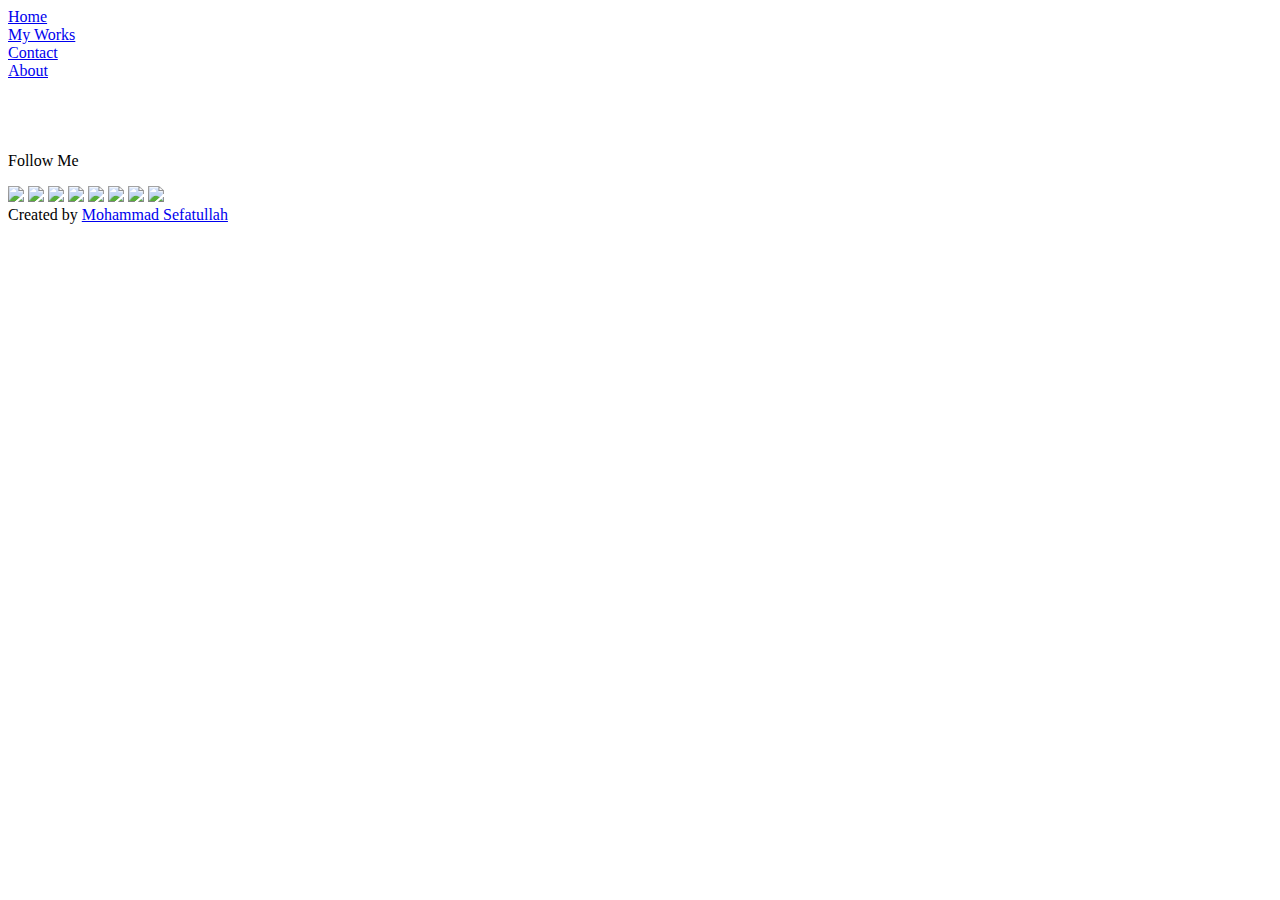
==== index.html @ 03c58dbc "Add files via upload" ====
<!DOCTYPE html>
<html lang="en">

<head>
    <meta charset="UTF-8">
    <meta http-equiv="X-UA-Compatible" content="IE=edge">
    <meta name="viewport" content="width=device-width, initial-scale=1.0">
    <title>Saad Al Amin</title>
    <!-- Stylesheet -->
    <link rel="stylesheet" href="css/style.css">
    <link rel="stylesheet" href="https://fonts.googleapis.com/css?family=Poppins">
    <link rel="stylesheet" href="style.css">
</head>

<body>
    <!-- Home page -->
    <nav id="navbar">
        <main class="image"></main>
        <div class="item">
            <div class="active"><a href="index.html">Home</a></div>
            <div><a href="work.html">My Works</a></div>
            <div><a href="contact.html">Contact</a></div>
            <div><a href="about.html">About</a></div>
        </div>
    </nav>

    <div id="home">
        <div id="banner">

        </div>
        <div id="footer">
            <div id="main">
                <p>
                    Follow Me
                </p>
                <div class="follow">

                    <a href="https://www.facebook.com/saadalamin0"><img src="image/social/facebook.png"></a>

                    <a href="https://www.youtube.com/channel/UCJDZXsZRAhhdENfKXQQNI_w"><img
                            src="image/social/youtube.png"></a>

                    <a href="https://www.linkedin.com/in/saadalamin"><img src="image/social/linkedin.png"></a>

                    <a href="https://filmfreeway.com/saadalamin"><img src="image/social/film.png"></a>

                    <a href="https://vimeo.com/saadalamin"><img src="image/social/vimo.png"></a>

                    <a href="https://www.behance.net/saadalamin"><img src="image/social/behance.png"></a>

                    <a href="https://www.instagram.com/saadalamin2004/"><img src="image/social/instagram.png"></a>

                    <a href="https://soundcloud.com/saadalamin04"><img src="image/social/soundcloud.png"></a>
                </div>
                <div class="copyright">
                    Created by <a href="https://www.facebook.com/mohammadsefatullah0">Mohammad Sefatullah</a>
                </div>
            </div>
        </div>
    </div>

    <script>
        setInterval(() => {
            document.getElementById("home").style.marginTop = document.getElementById("navbar").clientHeight +
                "px";
        }, 1);
    </script>
</body>

</html>
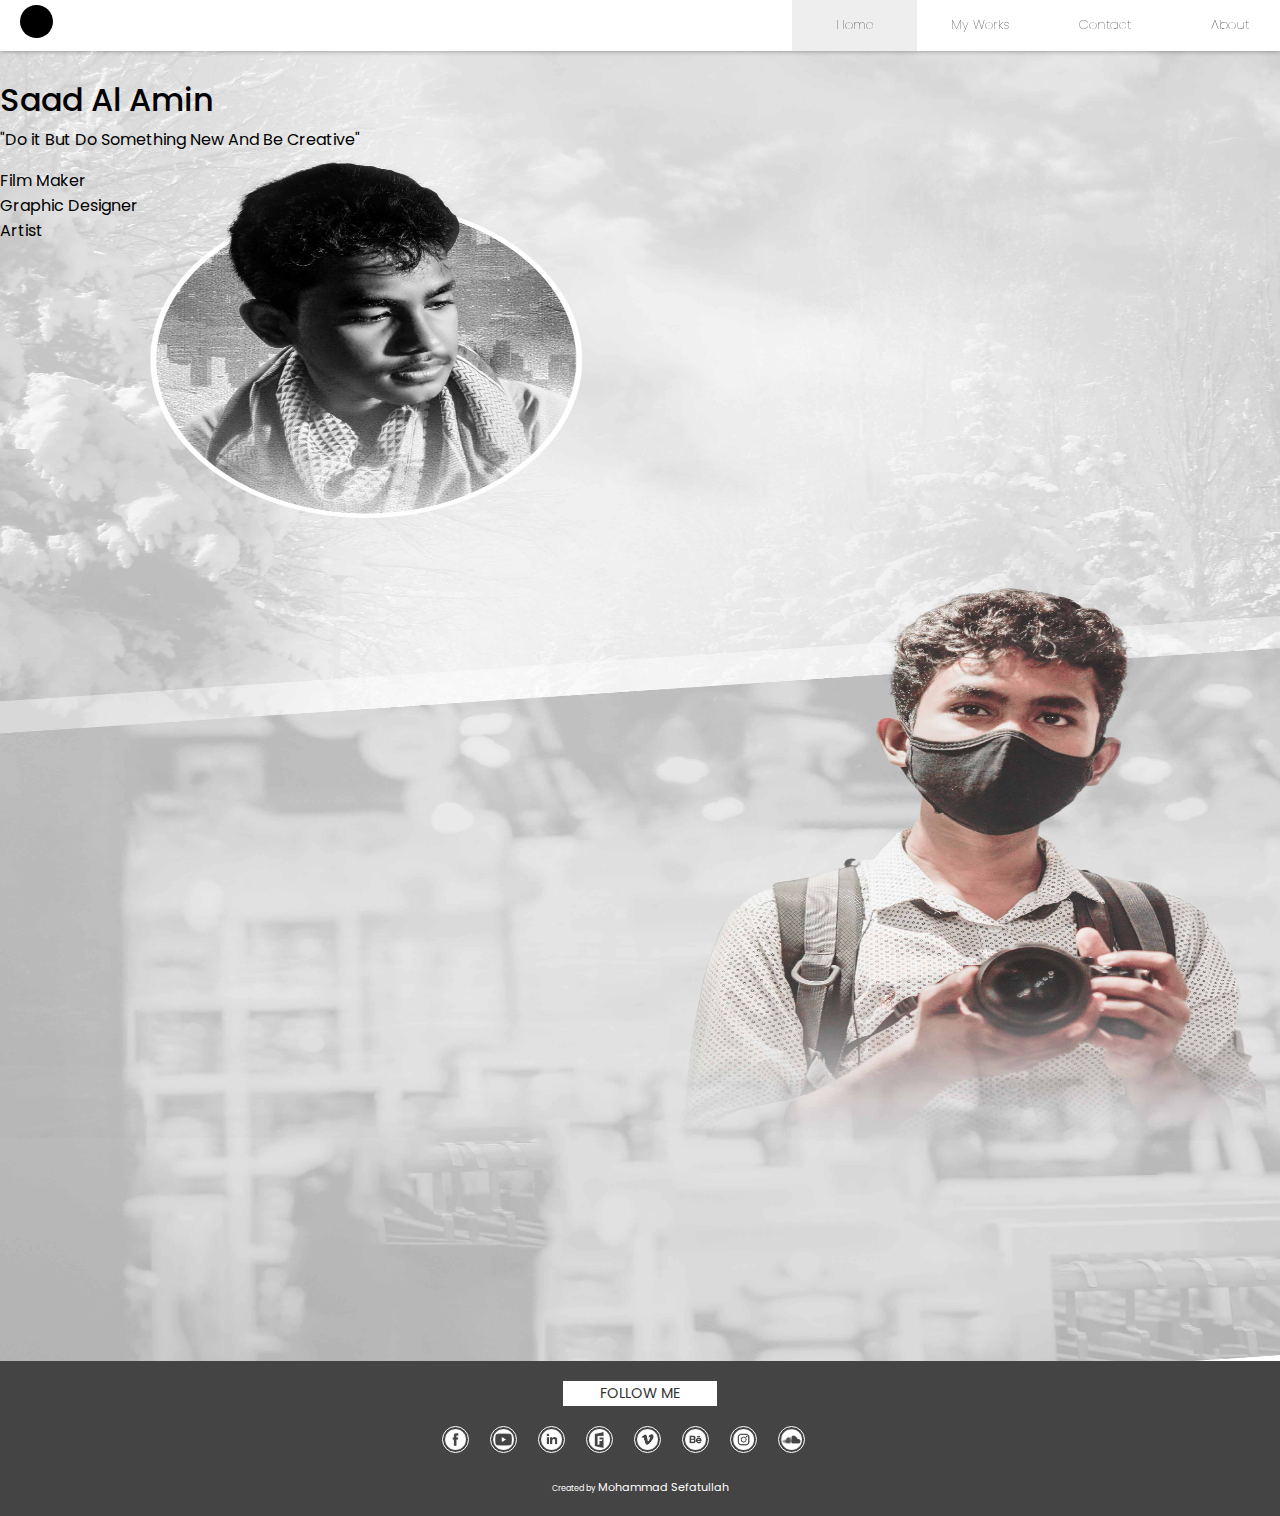
==== commit 8381582c: "Add files via upload" ====
--- a/index.html
+++ b/index.html
@@ -5,7 +5,25 @@
     <meta charset="UTF-8">
     <meta http-equiv="X-UA-Compatible" content="IE=edge">
     <meta name="viewport" content="width=device-width, initial-scale=1.0">
+
+
     <title>Saad Al Amin</title>
+    <!-- App Meta Information -->
+    <meta http-equiv="content-type" content="text/html; charset=utf-8" />
+    <meta name="viewport" content="width=device-width">
+    <!-- App Information -->
+    <meta name="title" content="Saad Al Amin" />
+    <link rel="shortcut icon" href="image/saad.jpg" type="image/png" />
+    <link rel="icon" href="image/saad.jpg" type="image/png" />
+    <meta name="description" content="I am Saad Al Amin. A simple human being on this earth. I have so many dream's.  I want to be a Proper Human being. Also I will try to help all those people who needs help for making their CREATIVE dream's come truth.
+    Do it But Do Something New And Be Creative - Saad Al Amin" />
+    <meta name="keywords"
+        content="Saad Al Amin, About, Graphic Designer, Film Maker, Artist, Official, Website, Saad, Muktir Ghonta, Videophics" />
+    <meta name="author" content="Saad Al Amin" />
+    <meta name="creator" content="Mohammad Sefatullah" />
+    <meta name="robots" content="index, work, contact, about" />
+
+
     <!-- Stylesheet -->
     <link rel="stylesheet" href="css/style.css">
     <link rel="stylesheet" href="https://fonts.googleapis.com/css?family=Poppins">
@@ -26,7 +44,17 @@
 
     <div id="home">
         <div id="banner">
-
+            <div id="right-ctx">
+                <h2>Saad Al Amin</h2>
+                <p>
+                    "Do it But Do Something New And Be Creative"
+                </p>
+            </div>
+            <div id="left-ctx">
+                <li>Film Maker</li>
+                <li>Graphic Designer</li>
+                <li>Artist</li>
+            </div>
         </div>
         <div id="footer">
             <div id="main">
--- a/css/style.css
+++ b/css/style.css
@@ -0,0 +1,565 @@
+@charset"UTF-8";
+@import url(https://fonts.googleapis.com/css?family=Poppins);
+
+:root {
+    --blue: #0d6efd;
+    --indigo: #6610f2;
+    --purple: #6f42c1;
+    --pink: #d63384;
+    --red: #dc3545;
+    --orange: #fd7e14;
+    --yellow: #ffc107;
+    --green: #198754;
+    --teal: #20c997;
+    --cyan: #0dcaf0;
+    --white: #fff;
+    --grey: #6c757d;
+    --dark-grey: #343a40;
+    --primary: #0d6efd;
+    --secondary: #6c757d;
+    --success: #198754;
+    --info: #0dcaf0;
+    --warning: #ffc107;
+    --danger: #dc3545;
+    --light: #f8f9fa;
+    --dark: #212529;
+    --gradient: linear-gradient(180deg, rgba(255, 255, 255, 0.15), rgba(255, 255, 255, 0));
+}
+
+body {
+    margin: 0;
+    font-family: -apple-system, BlinkMacSystemFont, 'Segoe UI', Poppins, Oxygen, Ubuntu, Cantarell, 'Open Sans', 'Helvetica Neue', sans-serif;
+    font-family: "Poppins", sans-serif;
+    background-color: var(--light);
+    color: #000;
+}
+
+
+*,
+:after,
+:before {
+    box-sizing: inherit;
+    font-family: "Poppins", sans-serif;
+}
+
+*,
+:after,
+:before {
+    box-sizing: inherit;
+    font-family: "Poppins", sans-serif;
+}
+
+@media (prefers-reduced-motion:no-preference) {
+    :root {
+        scroll-behavior: smooth;
+    }
+}
+
+* {
+    font-family: var(--font);
+}
+
+h1,
+h2,
+h3,
+h4,
+h5,
+h6 {
+    margin-top: 0;
+    margin-bottom: .5rem;
+    font-weight: 500;
+    line-height: 1.2;
+}
+
+h1 {
+    font-size: calc(1.375rem + 1.5vw)
+}
+
+@media (min-width:1200px) {
+    h1 {
+        font-size: 2.5rem
+    }
+}
+
+h2 {
+    font-size: calc(1.325rem + .9vw)
+}
+
+@media (min-width:1200px) {
+    h2 {
+        font-size: 2rem
+    }
+}
+
+h3 {
+    font-size: calc(1.3rem + .6vw)
+}
+
+@media (min-width:1200px) {
+    h3 {
+        font-size: 1.75rem
+    }
+}
+
+h4 {
+    font-size: calc(1.275rem + .3vw)
+}
+
+@media (min-width:1200px) {
+    h4 {
+        font-size: 1.5rem
+    }
+}
+
+h5 {
+    font-size: 1.25rem
+}
+
+h6 {
+    font-size: 1rem
+}
+
+p {
+    margin-top: 0;
+    margin-bottom: 1rem
+}
+
+a {
+    color: #0d6efd;
+    text-decoration: underline;
+}
+
+a:hover {
+    color: #0a58ca;
+}
+
+a:not([href]):not([class]),
+a:not([href]):not([class]):hover {
+    color: inherit;
+    text-decoration: none;
+}
+
+button {
+    margin-top: 8px;
+    max-width: 70%;
+    min-width: 50px;
+    height: auto;
+    padding: 6px 10px;
+    background: var(--primary);
+    color: #fff;
+    outline: none;
+    font-size: 0.95rem;
+    text-align: center;
+    text-decoration: none;
+    vertical-align: middle;
+    user-select: none !important;
+    border: 0;
+    border-radius: .25rem;
+    transition: .15s ease;
+}
+
+button:hover {
+    opacity: 0.7;
+}
+
+input,textarea {
+    display: block;
+    width: 100%;
+    height: calc(1.5em + 0.75rem + 2px);
+    padding: 0.475rem 0.85rem;
+    font-size: 1rem;
+    font-weight: 400;
+    line-height: 1.5;
+    color: #495057;
+    background-color: #fff;
+    background-clip: padding-box;
+    border: 1px solid #ced4da;
+    border-radius: 0.25rem;
+    transition: border-color 0.15s ease-in-out, box-shadow 0.15s ease-in-out;
+}
+
+input::-ms-expand,textarea::-ms-expand {
+    background-color: transparent;
+    border: 0;
+}
+
+input:-moz-focusring,textarea:-moz-focusring {
+    color: transparent;
+    text-shadow: 0 0 0 #495057;
+}
+
+input:focus,textarea:focus {
+    color: #495057;
+    background-color: #fff;
+    border-color: #ced4da;
+    outline: 0;
+    box-shadow: 0 0 4px #ced4da;
+}
+
+input::-webkit-input-placeholder,textarea::-webkit-input-placeholder {
+    color: #6c757d;
+    opacity: 1;
+}
+
+input::-moz-placeholder,textarea::-moz-placeholder {
+    color: #6c757d;
+    opacity: 1;
+}
+
+input:-ms-input-placeholder,textarea:-ms-input-placeholder {
+    color: #6c757d;
+    opacity: 1;
+}
+
+input::-ms-input-placeholder,textarea::-ms-input-placeholder {
+    color: #6c757d;
+    opacity: 1;
+}
+
+input::placeholder,textarea::placeholder {
+    color: #6c757d;
+    opacity: 1;
+}
+
+input:disabled,
+input[readonly] {
+    background-color: #e9ecef;
+    opacity: 1;
+}
+
+input[type="date"],
+input[type="datetime-local"],
+input[type="month"],
+input[type="time"] {
+    -webkit-appearance: none;
+    -moz-appearance: none;
+    appearance: none;
+}
+
+select:focus::-ms-value {
+    color: #495057;
+    background-color: #fff;
+}
+
+/* Nav bar  */
+#navbar {
+    position: fixed;
+    top: 0;
+    left: 0;
+    width: 100%;
+    min-height: 40px;
+    background: white;
+    font-size: 0.8rem;
+    box-shadow: 0 0 5px rgba(0, 0, 0, 0.4);
+    user-select: none;
+    z-index: 1000;
+}
+
+#navbar>.item {
+    --gutter-x: 1.5rem;
+    --gutter-y: 0;
+    display: flex;
+    flex-wrap: wrap;
+    width: 100%;
+    max-width: 500px;
+    float: left;
+    margin-top: calc(var(--gutter-y) *-1);
+    margin-right: calc(var(--gutter-x)/-2);
+    margin-left: calc(var(--gutter-x)/-2)
+}
+
+#navbar .item>* {
+    flex-shrink: 0;
+    width: 100%;
+    max-width: 100%;
+    padding-right: calc(var(--gutter-x)/2);
+    padding-left: calc(var(--gutter-x)/2);
+    margin-top: var(--gutter-y);
+    flex: 1 0 0%;
+    text-align: center;
+}
+
+#navbar .item>div {
+    height: 36px;
+    font-size: calc(0.8rem + .02vw);
+    font-family: "Poppins", sans-serif;
+    font-weight: 100;
+    padding-top: 15px;
+}
+
+#navbar>.image {
+    width: 33px !important;
+    height: 33px !important;
+    background: black;
+    border-radius: 100rem;
+    padding: 0 !important;
+    flex: none;
+    margin: 5px;
+    margin-left: 20px;
+    display: inline-block;
+    background-image: url("https://yt3.ggpht.com/WZgN7Pgc22KLA-dr-Iv7b1PnkyP6Q0wCjlXC0YnNSShMIkSOweV--vZe0usne2DRTbNaijL-RA=s88-c-k-c0x00ffffff-no-rj");
+    background-size: cover;
+}
+
+@media (min-width:576.0px) {
+    #navbar>.item {
+        margin-left: 50px;
+        float: right;
+    }
+}
+
+#navbar .item>*.active {
+    background-color: #eee;
+}
+
+#navbar .item>*:hover {
+    background: rgba(0, 0, 0, 0.021);
+}
+
+#navbar .item>*.active:hover {
+    background: rgba(0, 0, 0, 0.1);
+}
+
+/* Container */
+#home,
+#work,
+#contact,
+#about {
+    margin-top: 40px;
+    width: 100%;
+    height: 100%;
+}
+
+
+/* Home Container */
+#home>#banner {
+    width: 100%;
+    height: 80vh;
+    padding-top: 30px;
+    margin-top: 30px;
+    background-image: url(../image/saad_al_amin.jpeg);
+    background-size: 100% 100%;
+    background-attachment: scroll;
+}
+
+@media screen and (min-width: 600px) {
+    #home>#banner {
+        height: 100vw;
+        background-size: 100% 100%;
+    }
+}
+
+/* Work Container */
+#work>#gallery {
+    width: 100%;
+    height: auto;
+    padding-top: 30px;
+    margin-top: 30px;
+    background: var(--light);
+}
+
+#work>#gallery .head {
+    padding: 4px;
+    text-transform: uppercase;
+    background: #555;
+    color: #fff;
+    margin: 0 auto;
+    max-width: 200px;
+    font-size: 0.76rem;
+    text-align: center;
+    margin-left: auto;
+}
+
+@media screen and (min-width: 500px) {
+    #work>#gallery .head {
+        margin-left: 180px;
+        font-size: 0.80rem;
+        font-weight: bolder;
+    }
+}
+
+#work>#gallery .title {
+    background: rgb(0, 0, 0);
+    color: #fff;
+    width: 100%;
+    font-size: 0.65rem;
+}
+
+#work>#gallery .title>p {
+    padding: 10px;
+    margin: 0;
+}
+
+#work>#gallery .title>p:before {
+    content: "New ";
+    color: red;
+}
+
+a,
+a:hover,
+a:focus {
+    text-decoration: none;
+    color: inherit;
+}
+
+img {
+    width: 100%;
+    height: auto;
+    user-select: none;
+}
+
+img:hover {
+    filter: grayscale(100%) brightness(30%);
+}
+
+#work>#gallery>div {
+    padding: 15px;
+    display: flex;
+    flex-wrap: wrap;
+    max-width: 90%;
+}
+
+#work>#gallery>div section {
+    flex: 0 0 auto;
+    width: 45%;
+    max-width: 200px;
+    height: fit-content;
+    margin: 6px;
+    background: var(--light);
+}
+
+/* Contact Container & About Container */
+#contact,#about {
+    padding-top: 10px;
+}
+
+#contact #form,#about #quote {
+    width: 80%;
+    max-width: 450px;
+    background: #fff;
+    margin: 40px;
+    box-shadow: 1px 2px 4px rgba(0, 0, 0, .4);
+    margin-left: 50%;
+    transform: translate(-50%, 0%);
+}
+
+#about .q {
+    padding-top: 100px;
+}
+
+#contact .q {
+    padding-top: 20px;
+}
+
+#form .main, #about .main {
+    padding: 15px;
+}
+
+#form input,#form textarea {
+    padding: 2px;
+    padding-left: 10px;
+    width: 90%;
+}
+
+#form p , #form h2, #quote h2 {
+    margin: 5px;
+    margin-top: 10px;
+}
+
+#about #quote p {
+    padding: 10px;
+    line-height: 1.69rem;
+}
+
+#about #quote p:before, #about #quote p:after {
+    content: ' ,, ';
+    font-size: 2.5rem;
+    font-weight: bolder;
+    color: #dc3545;
+    font-family: serif;
+    margin-right: 15px;
+    margin-left: 15px;
+}
+
+#form button {
+    margin: 5px;
+    margin-top: 10px;
+}
+
+#about,#contact {
+    height: auto;
+    background-image: url(../image/saad_al_amin.jpeg);
+    background-size: contain;
+    padding-top: 0 !important;
+}
+
+#about > #main, #contact > #main {
+    width: 100%;
+    height: 100%;
+    background: rgba(0, 0, 0, .2);
+    backdrop-filter: blur(15px);
+    -moz-backdrop-filter: blur(15px);
+}
+
+/* Footer */
+#footer {
+    width: 100%;
+    height: auto;
+    background: #444444;
+    color: #fff;
+    padding-top: 20px;
+}
+
+#footer #main {
+    width: 100%;
+    max-width: 470px;
+    margin: auto;
+}
+
+#footer p {
+    padding: 2px;
+    text-transform: uppercase;
+    background: #fff;
+    color: #333;
+    margin: 0 auto;
+    width: 150px;
+    font-size: 0.9rem;
+    text-align: center;
+    margin-left: auto;
+}
+
+#footer .follow {
+    padding: 20px;
+}
+
+#footer .follow a {
+    display: inline-block;
+    text-decoration: none;
+    width: 25px;
+    height: 25px;
+    text-align: center;
+    border: 1.3px solid #fff;
+    border-radius: 100rem;
+    margin-left: 17px;
+    background: transparent;
+}
+
+#footer .follow a img {
+    width: 100%;
+    height: 100%;
+    background: transparent;
+    border-radius: 100rem;
+}
+
+#footer .copyright {
+    margin-left: 0%;
+    text-align: center;
+    font-size: 8px !important;
+    padding-bottom: 20px;
+}
+
+#footer .copyright a {
+    font-size: 0.7rem;
+    text-decoration: none;
+    color: inherit;
+}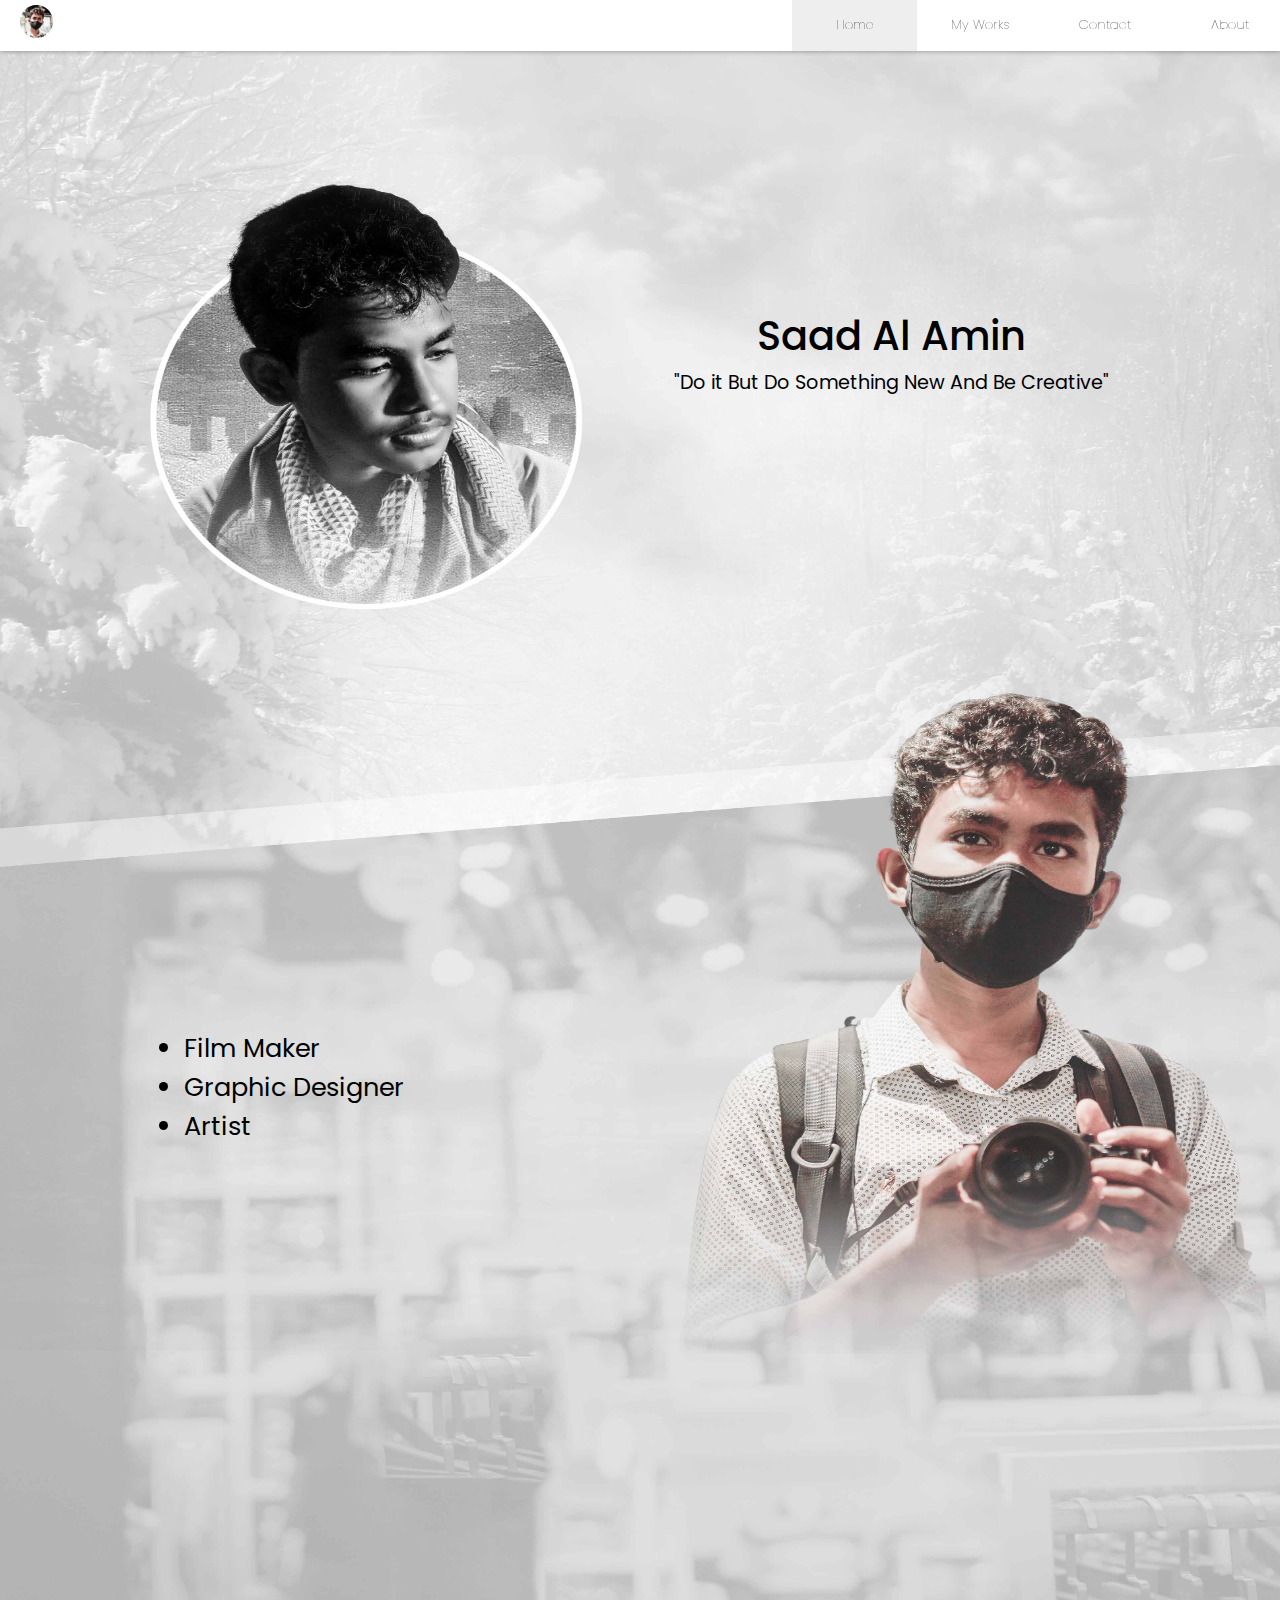
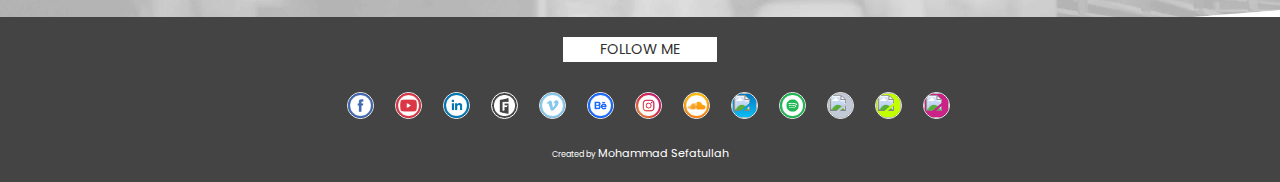
==== commit ef583acb: "Add files via upload" ====
--- a/index.html
+++ b/index.html
@@ -79,6 +79,16 @@
                     <a href="https://www.instagram.com/saadalamin2004/"><img src="image/social/instagram.png"></a>
 
                     <a href="https://soundcloud.com/saadalamin04"><img src="image/social/soundcloud.png"></a>
+
+                    <a href="https://music.amazon.com/artists/B096WC27H3/saad-al-amin?marketplaceId=ATVPDKIKX0DER&musicTerritory=US"><img src="image/social/amazon.png"></a>
+
+                    <a href="https://open.spotify.com/artist/0TjhCbB10JrsKa5AIO0o6K?si=PEdO0M-aTJO-pKymi6s4Ww&dl_branch=1"><img src="image/social/spotify.png"></a>
+
+                    <a href=" https://music.apple.com/in/album/ashbe-alo-firey-remix-single/1571336173"><img src="image/social/apple.png"></a>
+
+                    <a href="https://deezer.page.link/G7mmyatW2SZAy88a8"><img src="image/social/deezer.png"></a>
+
+                    <a href="https://www.shazam.com/artist/212973433/saad-al-amin"><img src="image/social/shazam.png"></a>
                 </div>
                 <div class="copyright">
                     Created by <a href="https://www.facebook.com/mohammadsefatullah0">Mohammad Sefatullah</a>
--- a/css/style.css
+++ b/css/style.css
@@ -162,7 +162,8 @@
     opacity: 0.7;
 }
 
-input,textarea {
+input,
+textarea {
     display: block;
     width: 100%;
     height: calc(1.5em + 0.75rem + 2px);
@@ -178,17 +179,20 @@
     transition: border-color 0.15s ease-in-out, box-shadow 0.15s ease-in-out;
 }
 
-input::-ms-expand,textarea::-ms-expand {
+input::-ms-expand,
+textarea::-ms-expand {
     background-color: transparent;
     border: 0;
 }
 
-input:-moz-focusring,textarea:-moz-focusring {
+input:-moz-focusring,
+textarea:-moz-focusring {
     color: transparent;
     text-shadow: 0 0 0 #495057;
 }
 
-input:focus,textarea:focus {
+input:focus,
+textarea:focus {
     color: #495057;
     background-color: #fff;
     border-color: #ced4da;
@@ -196,27 +200,32 @@
     box-shadow: 0 0 4px #ced4da;
 }
 
-input::-webkit-input-placeholder,textarea::-webkit-input-placeholder {
+input::-webkit-input-placeholder,
+textarea::-webkit-input-placeholder {
     color: #6c757d;
     opacity: 1;
 }
 
-input::-moz-placeholder,textarea::-moz-placeholder {
+input::-moz-placeholder,
+textarea::-moz-placeholder {
     color: #6c757d;
     opacity: 1;
 }
 
-input:-ms-input-placeholder,textarea:-ms-input-placeholder {
+input:-ms-input-placeholder,
+textarea:-ms-input-placeholder {
     color: #6c757d;
     opacity: 1;
 }
 
-input::-ms-input-placeholder,textarea::-ms-input-placeholder {
+input::-ms-input-placeholder,
+textarea::-ms-input-placeholder {
     color: #6c757d;
     opacity: 1;
 }
 
-input::placeholder,textarea::placeholder {
+input::placeholder,
+textarea::placeholder {
     color: #6c757d;
     opacity: 1;
 }
@@ -297,7 +306,7 @@
     margin: 5px;
     margin-left: 20px;
     display: inline-block;
-    background-image: url("https://yt3.ggpht.com/WZgN7Pgc22KLA-dr-Iv7b1PnkyP6Q0wCjlXC0YnNSShMIkSOweV--vZe0usne2DRTbNaijL-RA=s88-c-k-c0x00ffffff-no-rj");
+    background-image: url("../image/saad.jpg");
     background-size: cover;
 }
 
@@ -334,7 +343,7 @@
 /* Home Container */
 #home>#banner {
     width: 100%;
-    height: 80vh;
+    height: 81vh;
     padding-top: 30px;
     margin-top: 30px;
     background-image: url(../image/saad_al_amin.jpeg);
@@ -342,10 +351,109 @@
     background-attachment: scroll;
 }
 
+#home #left-ctx,
+#home #right-ctx {
+    animation: open .6s linear;
+}
+
+@keyframes open {
+    from {
+        opacity: 0;
+        transform: scale(1.105);
+    }
+
+    to {
+        opacity: 1;
+        margin-top: 0;
+    }
+}
+
+#home #right-ctx {
+    padding: 5px;
+    width: 39%;
+    position: absolute;
+    right: 8%;
+    top: 45vw;
+    text-align: center;
+}
+
+#home #left-ctx {
+    padding: 5px;
+    width: 39%;
+    position: absolute;
+    left: 14%;
+}
+
+#home #right-ctx p {
+    font-size: 0.8rem !important;
+}
+
+
 @media screen and (min-width: 600px) {
     #home>#banner {
-        height: 100vw;
+        height: 120vw;
         background-size: 100% 100%;
+    }
+}
+
+@media screen and (min-width: 450px) {
+    #home #right-ctx {
+        top: 44.0vw;
+    }
+
+    #home #left-ctx {
+        top: 111.0vw;
+    }
+}
+
+@media screen and (min-width: 500px) {
+    #home #left-ctx {
+        top: 99vw;
+    }
+}
+
+@media screen and (min-width: 550px) {
+    #home #right-ctx {
+        top: 23vw;
+    }
+
+    #home #left-ctx {
+        top: 80.0vw;
+    }
+}
+
+@media screen and (min-width: 570px) {
+    #home #right-ctx {
+        top: 29vw;
+    }
+}
+
+@media screen and (min-width: 600px) {
+    #home #right-ctx {
+        width: 40%;
+        position: absolute;
+        right: 10%;
+        top: 27.0vw;
+    }
+}
+
+@media screen and (min-width: 680px) {
+    #home #right-ctx {
+        top: 24.0vw;
+    }
+
+    #home #left-ctx {
+        font-size: 2vw;
+    }
+}
+
+@media screen and (min-width: 1000px) {
+    #home #right-ctx h2 {
+        font-size: 2.5rem !important;
+    }
+
+    #home #right-ctx p {
+        font-size: 1.2rem !important;
     }
 }
 
@@ -429,11 +537,13 @@
 }
 
 /* Contact Container & About Container */
-#contact,#about {
+#contact,
+#about {
     padding-top: 10px;
 }
 
-#contact #form,#about #quote {
+#contact #form,
+#about #quote {
     width: 80%;
     max-width: 450px;
     background: #fff;
@@ -451,17 +561,21 @@
     padding-top: 20px;
 }
 
-#form .main, #about .main {
+#form .main,
+#about .main {
     padding: 15px;
 }
 
-#form input,#form textarea {
+#form input,
+#form textarea {
     padding: 2px;
     padding-left: 10px;
     width: 90%;
 }
 
-#form p , #form h2, #quote h2 {
+#form p,
+#form h2,
+#quote h2 {
     margin: 5px;
     margin-top: 10px;
 }
@@ -471,7 +585,8 @@
     line-height: 1.69rem;
 }
 
-#about #quote p:before, #about #quote p:after {
+#about #quote p:before,
+#about #quote p:after {
     content: ' ,, ';
     font-size: 2.5rem;
     font-weight: bolder;
@@ -486,14 +601,16 @@
     margin-top: 10px;
 }
 
-#about,#contact {
+#about,
+#contact {
     height: auto;
     background-image: url(../image/saad_al_amin.jpeg);
     background-size: contain;
     padding-top: 0 !important;
 }
 
-#about > #main, #contact > #main {
+#about>#main,
+#contact>#main {
     width: 100%;
     height: 100%;
     background: rgba(0, 0, 0, .2);
@@ -512,7 +629,7 @@
 
 #footer #main {
     width: 100%;
-    max-width: 470px;
+    max-width: 770px;
     margin: auto;
 }
 
@@ -530,6 +647,7 @@
 
 #footer .follow {
     padding: 20px;
+    text-align: center;
 }
 
 #footer .follow a {
@@ -538,17 +656,73 @@
     width: 25px;
     height: 25px;
     text-align: center;
-    border: 1.3px solid #fff;
+    border: 1px solid #fff;
     border-radius: 100rem;
     margin-left: 17px;
+    margin-top: 10px;
     background: transparent;
+
 }
 
 #footer .follow a img {
     width: 100%;
     height: 100%;
     background: transparent;
-    border-radius: 100rem;
+    border-radius: 100rem
+}
+
+#footer .follow a:nth-child(1) img {
+    background: #4267B2;
+}
+
+#footer .follow a:nth-child(2) img {
+    background: var(--red);
+}
+
+#footer .follow a:nth-child(3) img {
+    background: #0077b5;
+}
+
+#footer .follow a:nth-child(5) img {
+    background: #86c9ef;
+}
+
+#footer .follow a:nth-child(6) img {
+    background: #1769ff;
+}
+
+#footer .follow a:nth-child(7) img {
+    background: #f09433;
+    background: -moz-linear-gradient(45deg, #f09433 0%, #e6683c 25%, #dc2743 50%, #cc2366 75%, #bc1888 100%);
+    background: -webkit-linear-gradient(45deg, #f09433 0%, #e6683c 25%, #dc2743 50%, #cc2366 75%, #bc1888 100%);
+    background: linear-gradient(45deg, #f09433 0%, #e6683c 25%, #dc2743 50%, #cc2366 75%, #bc1888 100%);
+    filter: progid:DXImageTransform.Microsoft.gradient(startColorstr='#f09433', endColorstr='#bc1888', GradientType=1);
+
+}
+
+#footer .follow a:nth-child(8) img {
+    background: linear-gradient(180deg, var(--yellow), var(--orange));
+}
+
+#footer .follow a:nth-child(9) img {
+    background: linear-gradient(180deg, #0077C1, #0DBFF5);
+}
+
+#footer .follow a:nth-child(10) img {
+    background: #1DB954;
+}
+
+#footer .follow a:nth-child(11) img {
+    background: #c2cad7;
+}
+
+
+#footer .follow a:nth-child(12) img {
+    background: #c2ff00;
+}
+
+#footer .follow a:nth-child(13) img {
+    background: #cc2288;
 }
 
 #footer .copyright {
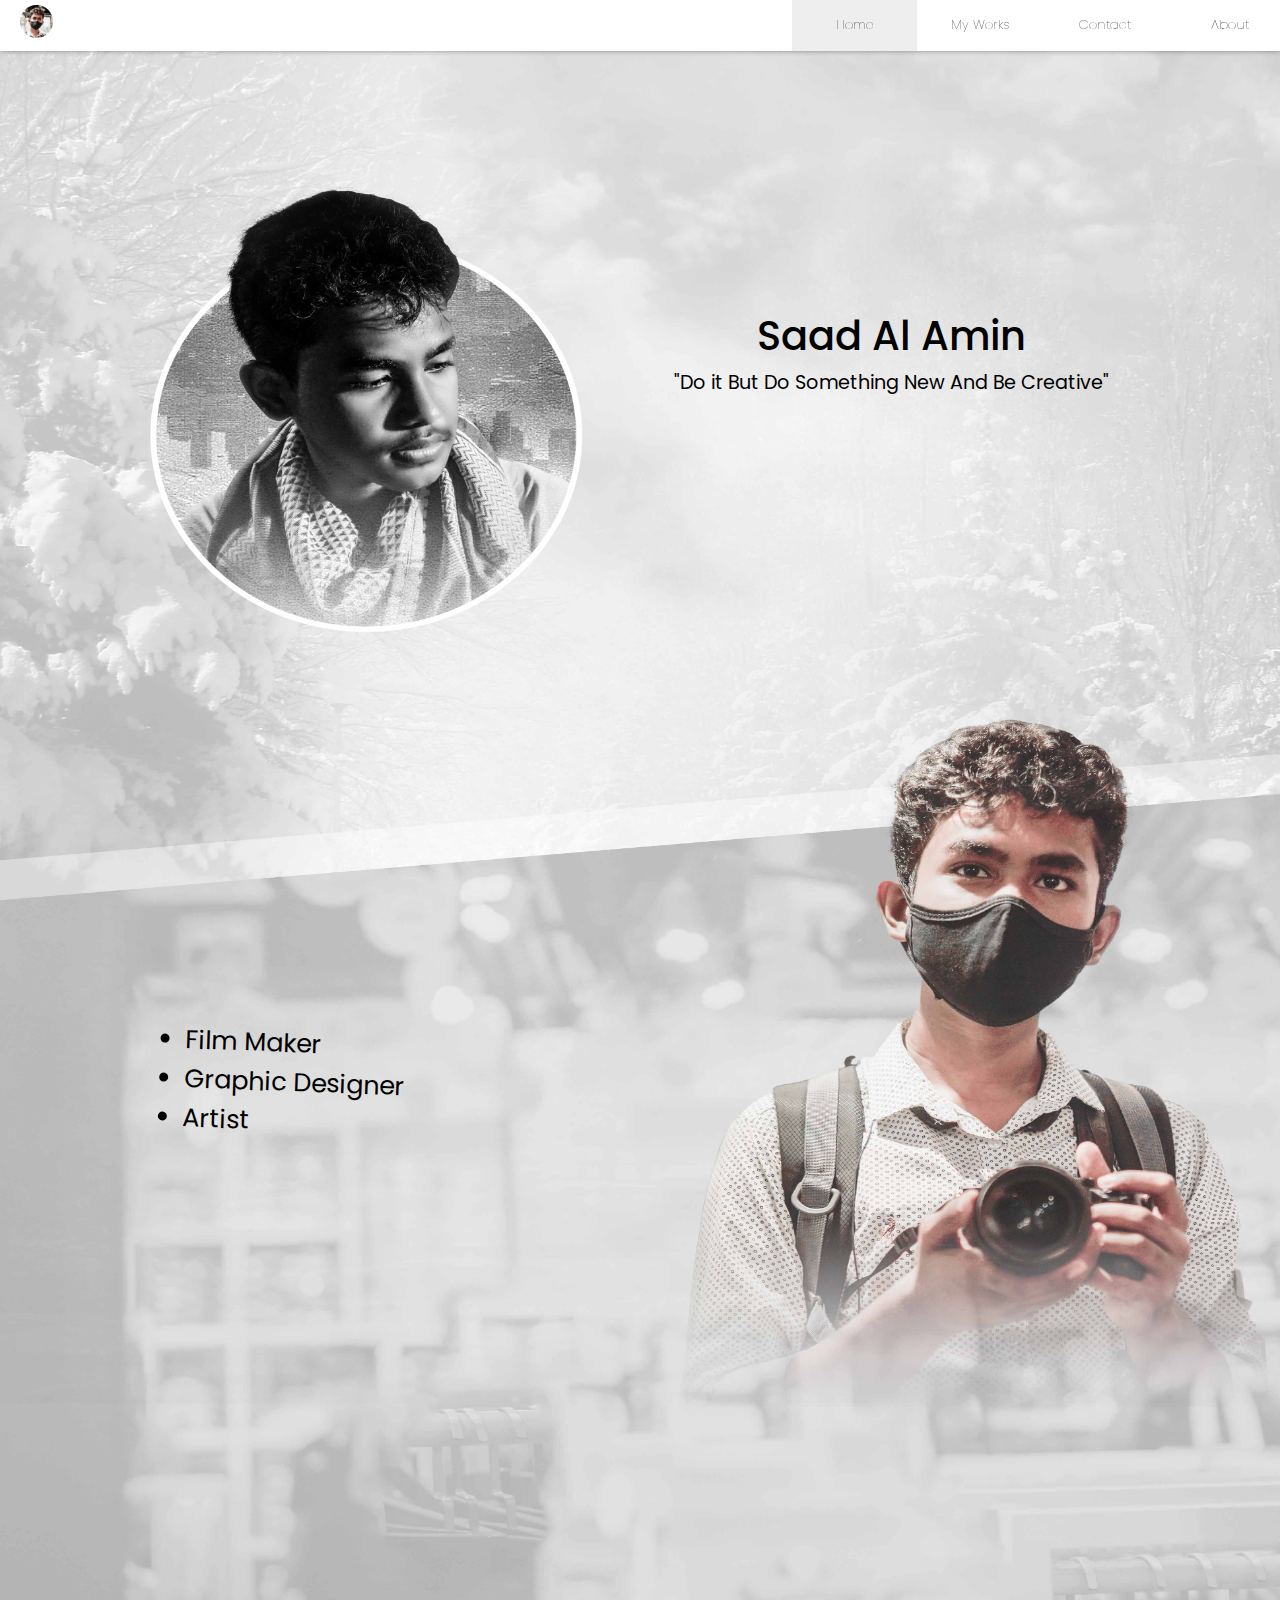
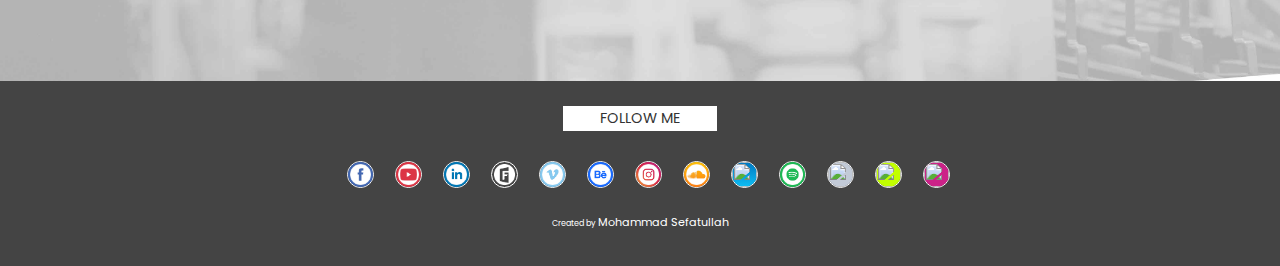
==== commit 0cfb10b4: "Add files via upload" ====
--- a/index.html
+++ b/index.html
@@ -98,10 +98,14 @@
     </div>
 
     <script>
+        try {
         setInterval(() => {
             document.getElementById("home").style.marginTop = document.getElementById("navbar").clientHeight +
                 "px";
         }, 1);
+        } catch(e){
+            document.getElementById("home").style.marginTop = "40px";
+        }
     </script>
 </body>
 
--- a/css/style.css
+++ b/css/style.css
@@ -56,7 +56,7 @@
 }
 
 * {
-    font-family: var(--font);
+    font-family: "Poppins", sans-serif;
 }
 
 h1,
@@ -343,12 +343,12 @@
 /* Home Container */
 #home>#banner {
     width: 100%;
-    height: 81vh;
+    height: 80vh;
     padding-top: 30px;
     margin-top: 30px;
     background-image: url(../image/saad_al_amin.jpeg);
     background-size: 100% 100%;
-    background-attachment: scroll;
+    background-repeat: no-repeat;
 }
 
 #home #left-ctx,
@@ -382,6 +382,8 @@
     width: 39%;
     position: absolute;
     left: 14%;
+    transform: rotate(2deg);
+    top: 90vw;
 }
 
 #home #right-ctx p {
@@ -389,16 +391,16 @@
 }
 
 
-@media screen and (min-width: 600px) {
+@media screen and (min-width: 200px) {
     #home>#banner {
-        height: 120vw;
+        height: 125vw;
         background-size: 100% 100%;
     }
 }
 
 @media screen and (min-width: 450px) {
     #home #right-ctx {
-        top: 44.0vw;
+        top: 35.0vw;
     }
 
     #home #left-ctx {
@@ -408,7 +410,7 @@
 
 @media screen and (min-width: 500px) {
     #home #left-ctx {
-        top: 99vw;
+        top: 89vw;
     }
 }
 
@@ -624,7 +626,8 @@
     height: auto;
     background: #444444;
     color: #fff;
-    padding-top: 20px;
+    padding-top: 25px;
+    padding-bottom: 15px;
 }
 
 #footer #main {
